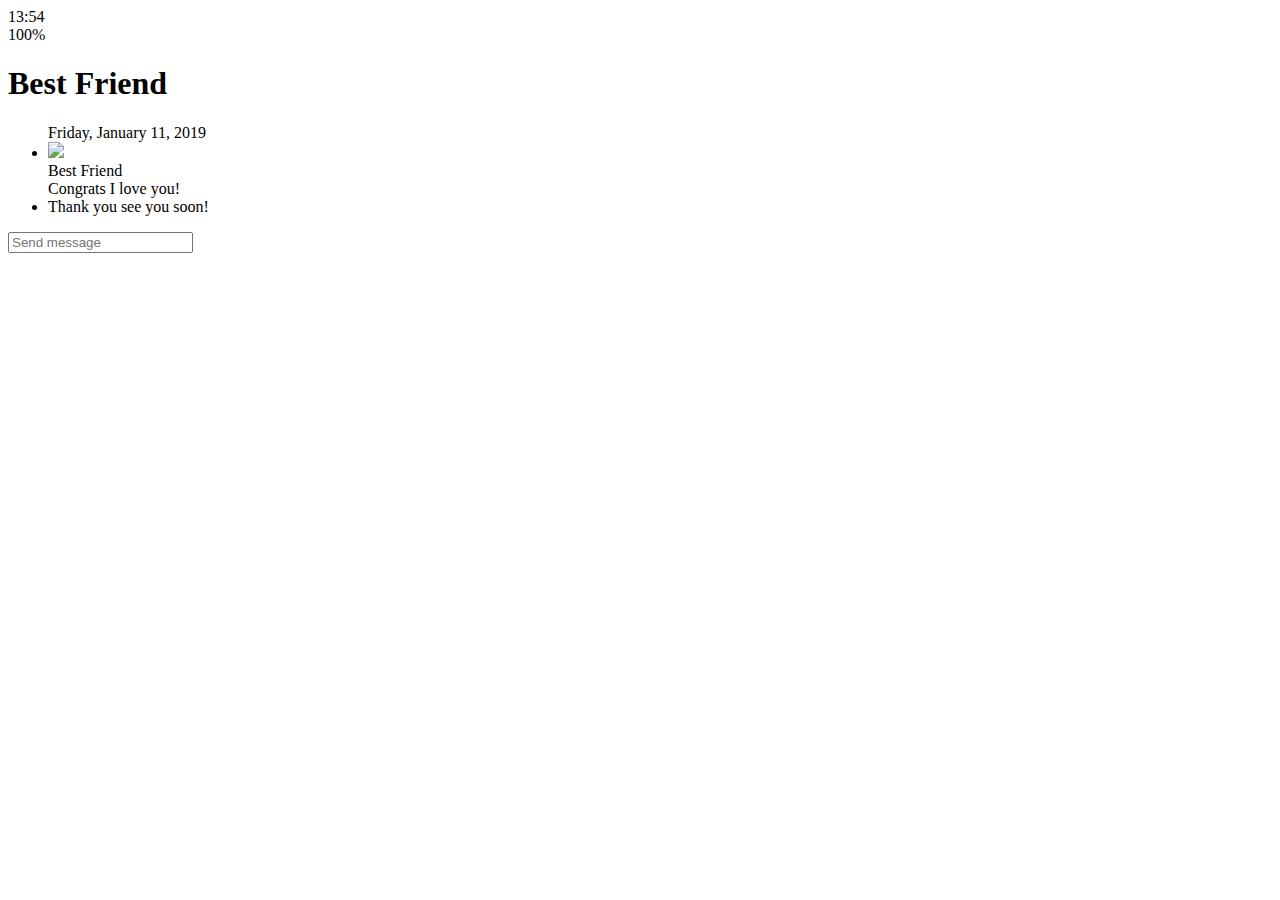
==== chat.html @ f91293af "Make HTML" ====
<!DOCTYPE html>
<html lang="en">
  <head>
    <meta charset="UTF-8" />
    <meta name="viewport" content="width=device-width, initial-scale=1.0" />
    <meta http-equiv="X-UA-Compatible" content="ie=edge" />
    <link
      rel="stylesheet"
      href="https://use.fontawesome.com/releases/v5.7.2/css/all.css"
      integrity="sha384-fnmOCqbTlWIlj8LyTjo7mOUStjsKC4pOpQbqyi7RrhN7udi9RwhKkMHpvLbHG9Sr"
      crossorigin="anonymous"
    />
    <title>Chat | Kakao Clone</title>
  </head>
  <body>
    <div class="status-bar">
      <div class="status-bar__column">
        <span class="status-bar__clock">13:54</span>
      </div>
      <div class="status-bar__column">
        <i class="fas fa-clock"></i>
        <i class="fas fa-volume-mute"></i>
        <i class="fas fa-wifi"></i>
        <span class="status-bar__battery-level">100%</span>
        <i class="fas fa-battery-full"></i>
      </div>
    </div>
    <header class="header">
      <div class="header__header-column">
        <a href="javascript:history.back()" class="header__back-btn">
          <i class="fas fa-arrow-left fa-2x"></i>
        </a>
        <h1 class="header__title">Best Friend</h1>
      </div>
      <div class="header__header-column">
        <span class="header__icon">
          <i class="fas fa-search"></i>
        </span>
        <div class="header__icon">
          <i class="fas fa-bars"></i>
        </div>
      </div>
    </header>
    <main class="chat">
      <ul class="chat__messages">
        <span class="chat__timestamp">Friday, January 11, 2019</span>
        <li class="incoming-message message">
          <img src="images/avatar.gif" class="g-avatar message__avatar" />
          <div class="message__content">
            <span class="message__author">Best Friend</span>
            <div class="message__bubble">
              Congrats I love you!
            </div>
          </div>
          <span class="message__timestamp"></span>
        </li>
        <li class="incoming-message message">
          <span class="message__timestamp"></span>
          <div class="message__content">
            <div class="message__bubble">
              Thank you see you soon!
            </div>
          </div>
        </li>
      </ul>
    </main>
    <div class="chat__write">
      <div class="chat__write-column">
        <i class="far fa-plus-square"></i>
      </div>
      <div class="chat__write-column">
        <input
          type="text"
          placeholder="Send message"
          class="chat__write-input"
        />
      </div>
      <div class="chat__write-column">
        <span class="chat__write-icon">
          <i class="far fa-smile-wink"></i>
        </span>
        <span class="chat__write-icon">
          <i class="fas fa-microphone"></i>
        </span>
      </div>
    </div>
  </body>
</html>
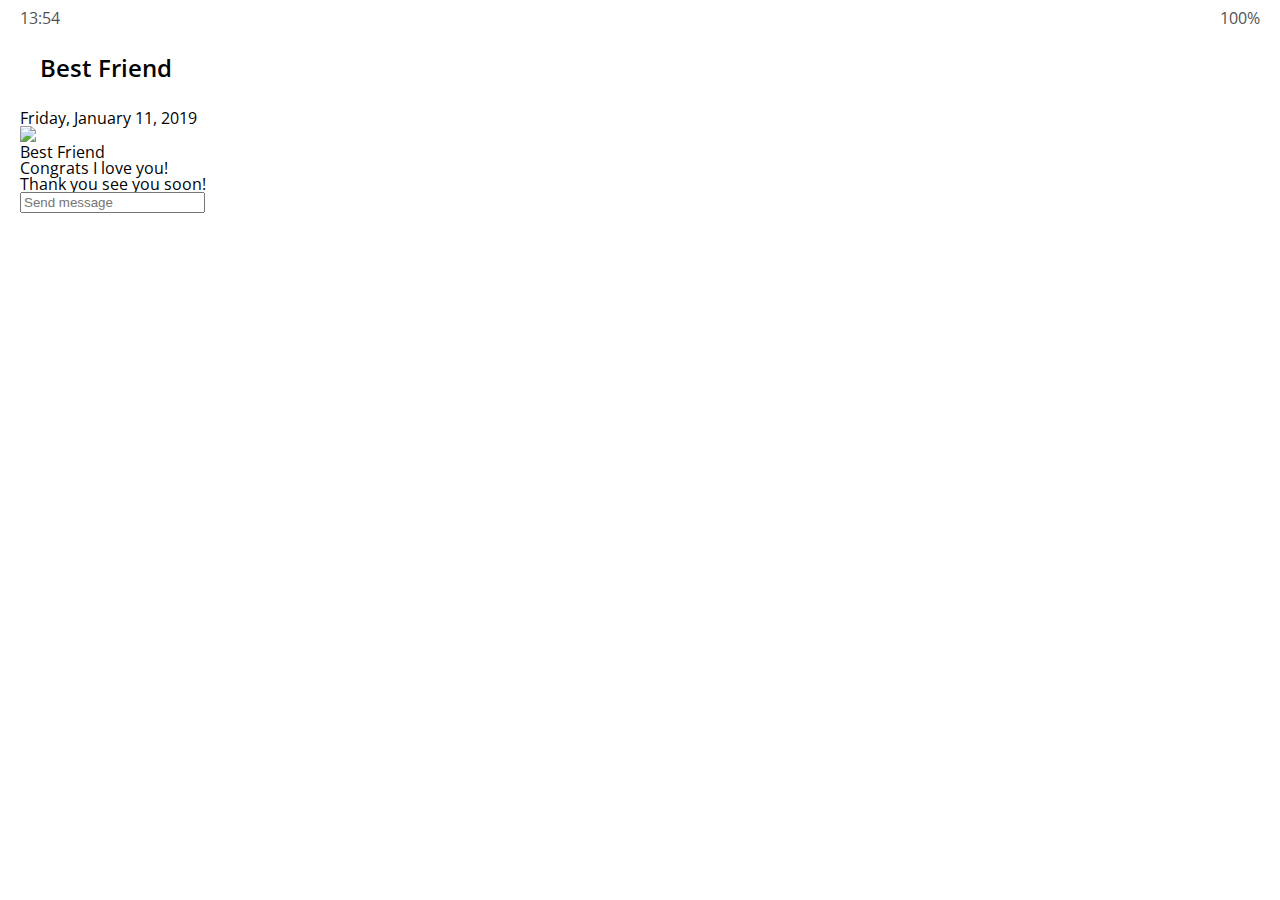
==== commit 4d9eddab: "2020-05-12 styles update" ====
--- a/chat.html
+++ b/chat.html
@@ -11,6 +11,7 @@
       crossorigin="anonymous"
     />
     <title>Chat | Kakao Clone</title>
+    <link rel="stylesheet" href="css/styles.css" />
   </head>
   <body>
     <div class="status-bar">
@@ -28,7 +29,7 @@
     <header class="header">
       <div class="header__header-column">
         <a href="javascript:history.back()" class="header__back-btn">
-          <i class="fas fa-arrow-left fa-2x"></i>
+          <i class="fas fa-arrow-left fa"></i>
         </a>
         <h1 class="header__title">Best Friend</h1>
       </div>
@@ -36,9 +37,9 @@
         <span class="header__icon">
           <i class="fas fa-search"></i>
         </span>
-        <div class="header__icon">
+        <span class="header__icon">
           <i class="fas fa-bars"></i>
-        </div>
+        </span>
       </div>
     </header>
     <main class="chat">
--- a/css/styles.css
+++ b/css/styles.css
@@ -0,0 +1,21 @@
+@import url("https://fonts.googleapis.com/css2?family=Open+Sans:wght@400;600&display=swap");
+@import "reset.css";
+@import "status-bar.css";
+@import "header.css";
+@import "nav-bar.css";
+
+* {
+  box-sizing: border-box;
+}
+
+body {
+  background-color: white;
+  padding: 10px 20px;
+  color: #020202;
+  font-family: "Open Sans", -apple-system, BlinkMacSystemFont, "Segoe UI",
+    Roboto, Oxygen, Ubuntu, Cantarell, "Helvetica Neue", sans-serif;
+}
+
+a {
+  color: inherit;
+}
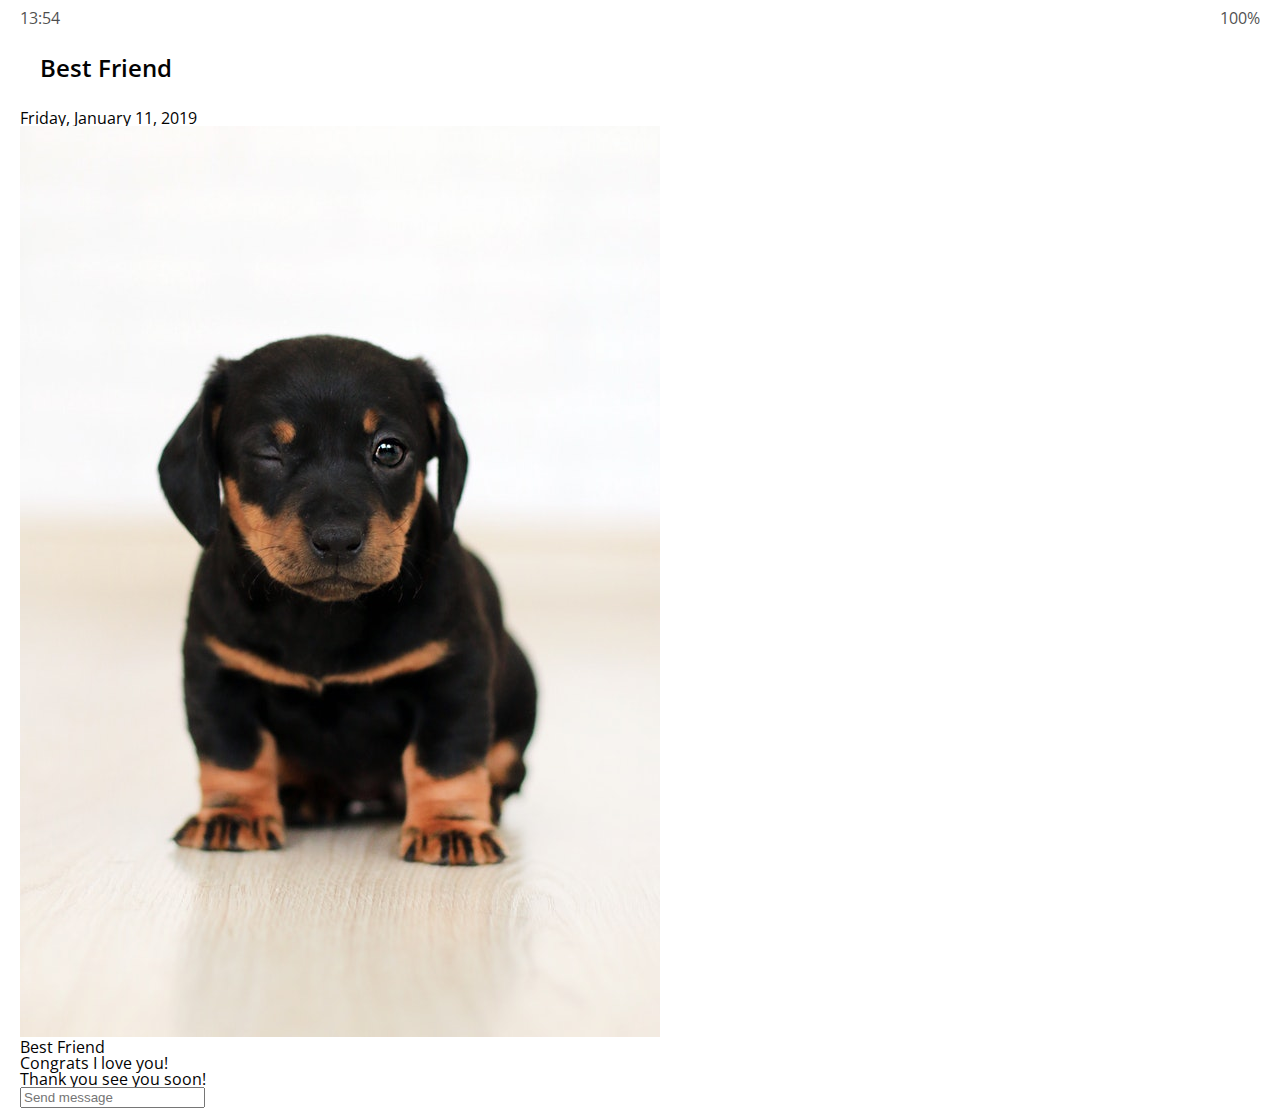
==== commit 9ddf0ebd: "update css" ====
--- a/chat.html
+++ b/chat.html
@@ -46,7 +46,7 @@
       <ul class="chat__messages">
         <span class="chat__timestamp">Friday, January 11, 2019</span>
         <li class="incoming-message message">
-          <img src="images/avatar.gif" class="g-avatar message__avatar" />
+          <img src="images/avatar.jpg" class="g-avatar message__avatar" />
           <div class="message__content">
             <span class="message__author">Best Friend</span>
             <div class="message__bubble">
--- a/css/styles.css
+++ b/css/styles.css
@@ -3,6 +3,7 @@
 @import "status-bar.css";
 @import "header.css";
 @import "nav-bar.css";
+@import "friend.css";
 
 * {
   box-sizing: border-box;
@@ -19,3 +20,22 @@
 a {
   color: inherit;
 }
+
+.nav .nav__list-link {
+  position: relative;
+}
+
+.nav .nav__badge {
+  position: absolute;
+  top: -7px;
+  right: -7px;
+  font-size: 10px;
+  color: white;
+  background-color: #dc5d46;
+  width: 18px;
+  height: 18px;
+  display: flex;
+  justify-content: center;
+  align-items: center;
+  border-radius: 50%;
+}
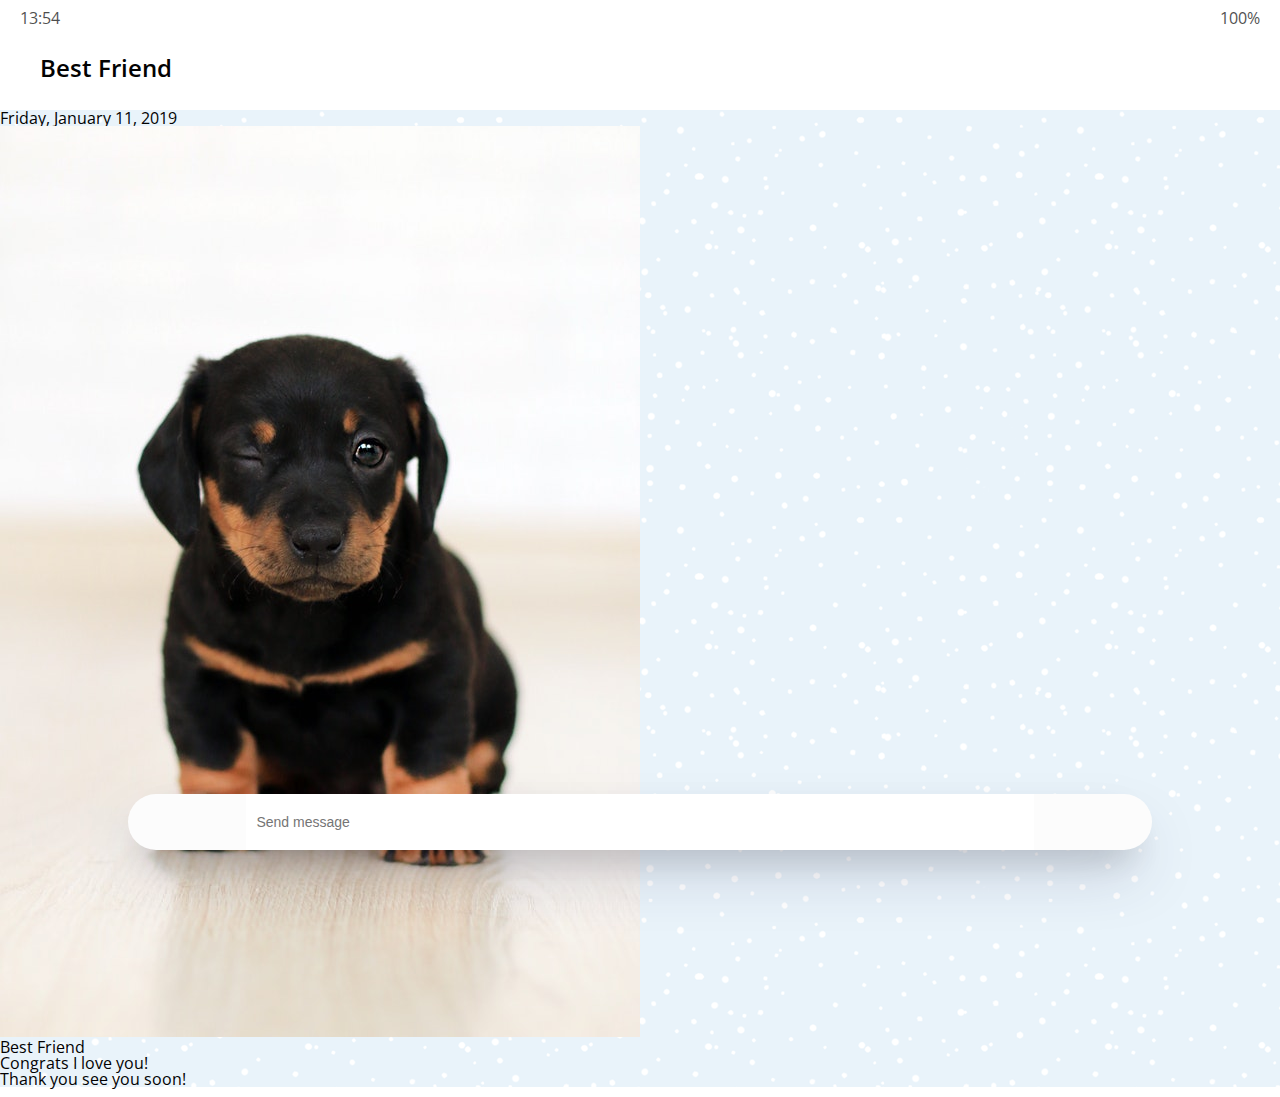
==== commit 9ff86c7b: "update" ====
--- a/chat.html
+++ b/chat.html
@@ -13,7 +13,7 @@
     <title>Chat | Kakao Clone</title>
     <link rel="stylesheet" href="css/styles.css" />
   </head>
-  <body>
+  <body class="chats-body">
     <div class="status-bar">
       <div class="status-bar__column">
         <span class="status-bar__clock">13:54</span>
--- a/css/styles.css
+++ b/css/styles.css
@@ -1,9 +1,14 @@
-@import url("https://fonts.googleapis.com/css2?family=Open+Sans:wght@400;600&display=swap");
+@import url("https://fonts.googleapis.com/css2?family=Open+Sans:wght@300;400;600&display=swap");
 @import "reset.css";
 @import "status-bar.css";
 @import "header.css";
 @import "nav-bar.css";
 @import "friend.css";
+@import "friends.css";
+@import "find.css";
+@import "more.css";
+@import "settings.css";
+@import "chat.css";
 
 * {
   box-sizing: border-box;
@@ -19,23 +24,5 @@
 
 a {
   color: inherit;
+  text-decoration: none;
 }
-
-.nav .nav__list-link {
-  position: relative;
-}
-
-.nav .nav__badge {
-  position: absolute;
-  top: -7px;
-  right: -7px;
-  font-size: 10px;
-  color: white;
-  background-color: #dc5d46;
-  width: 18px;
-  height: 18px;
-  display: flex;
-  justify-content: center;
-  align-items: center;
-  border-radius: 50%;
-}
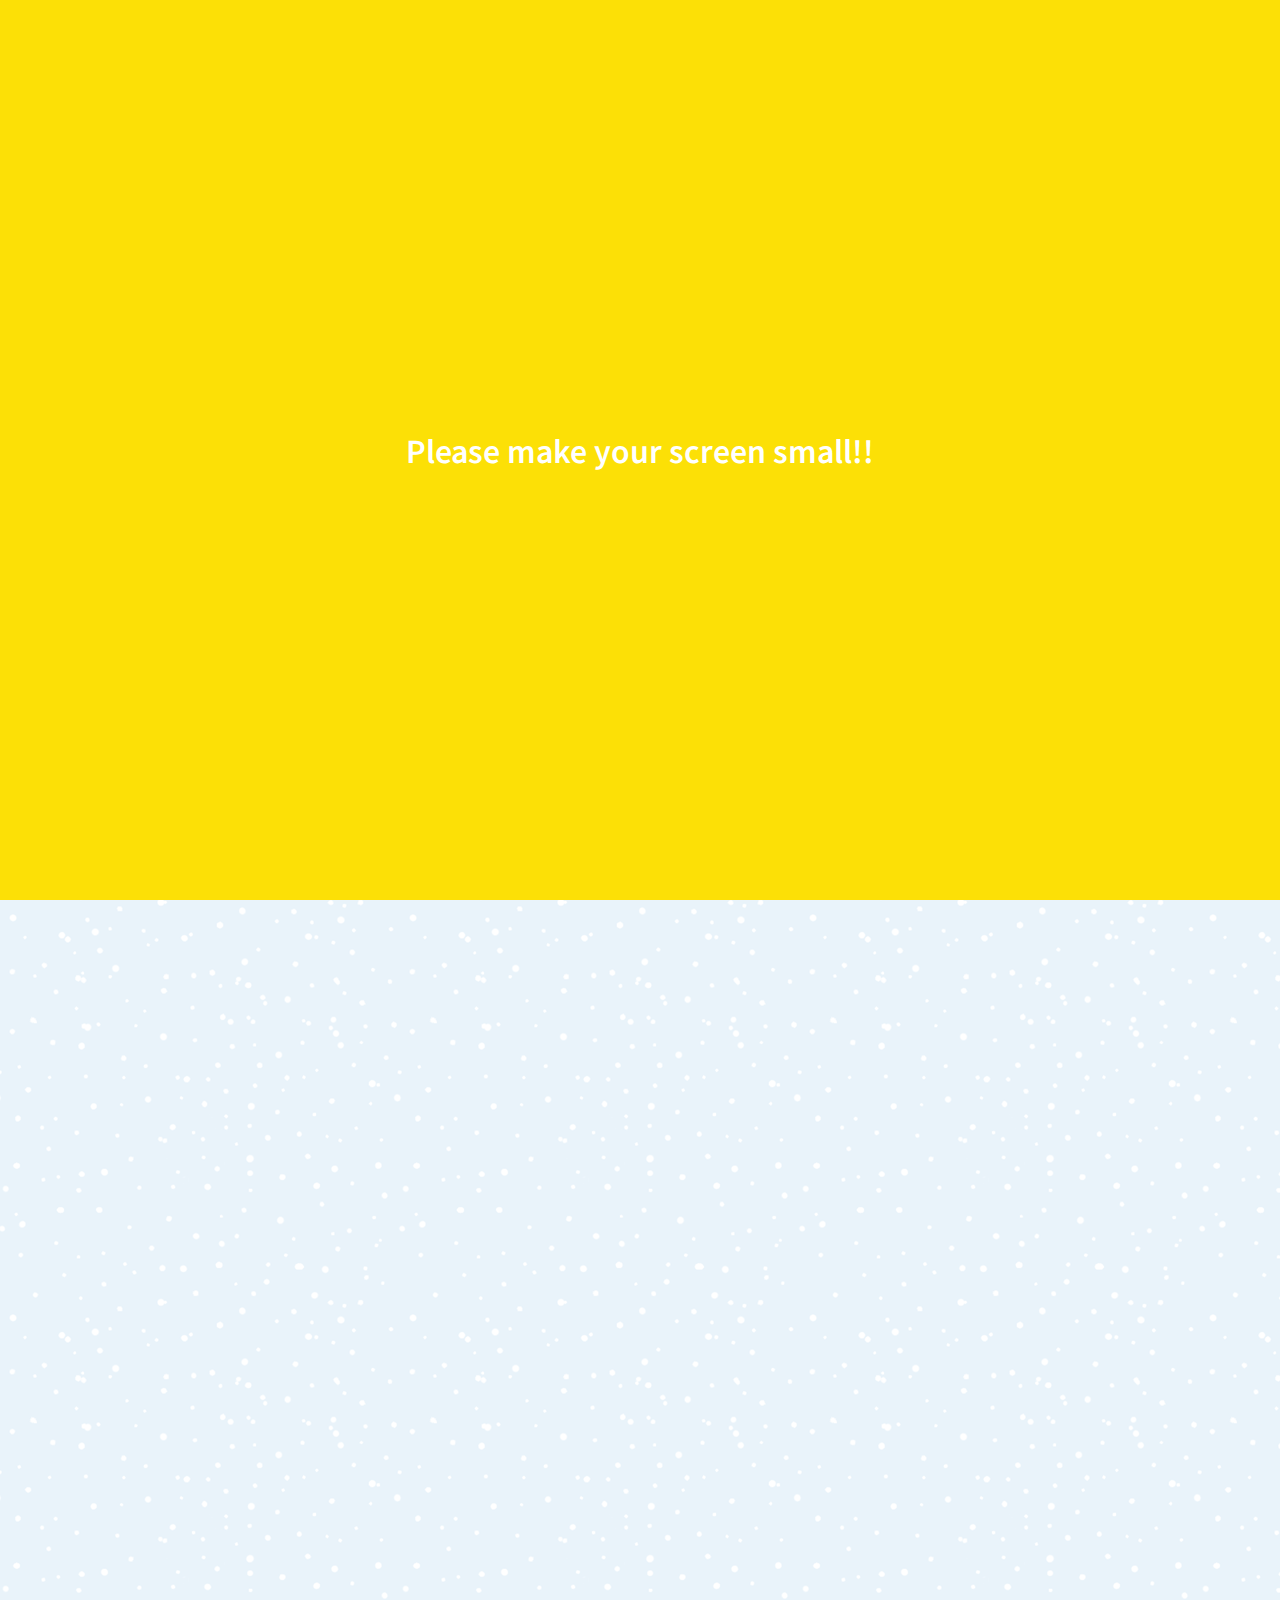
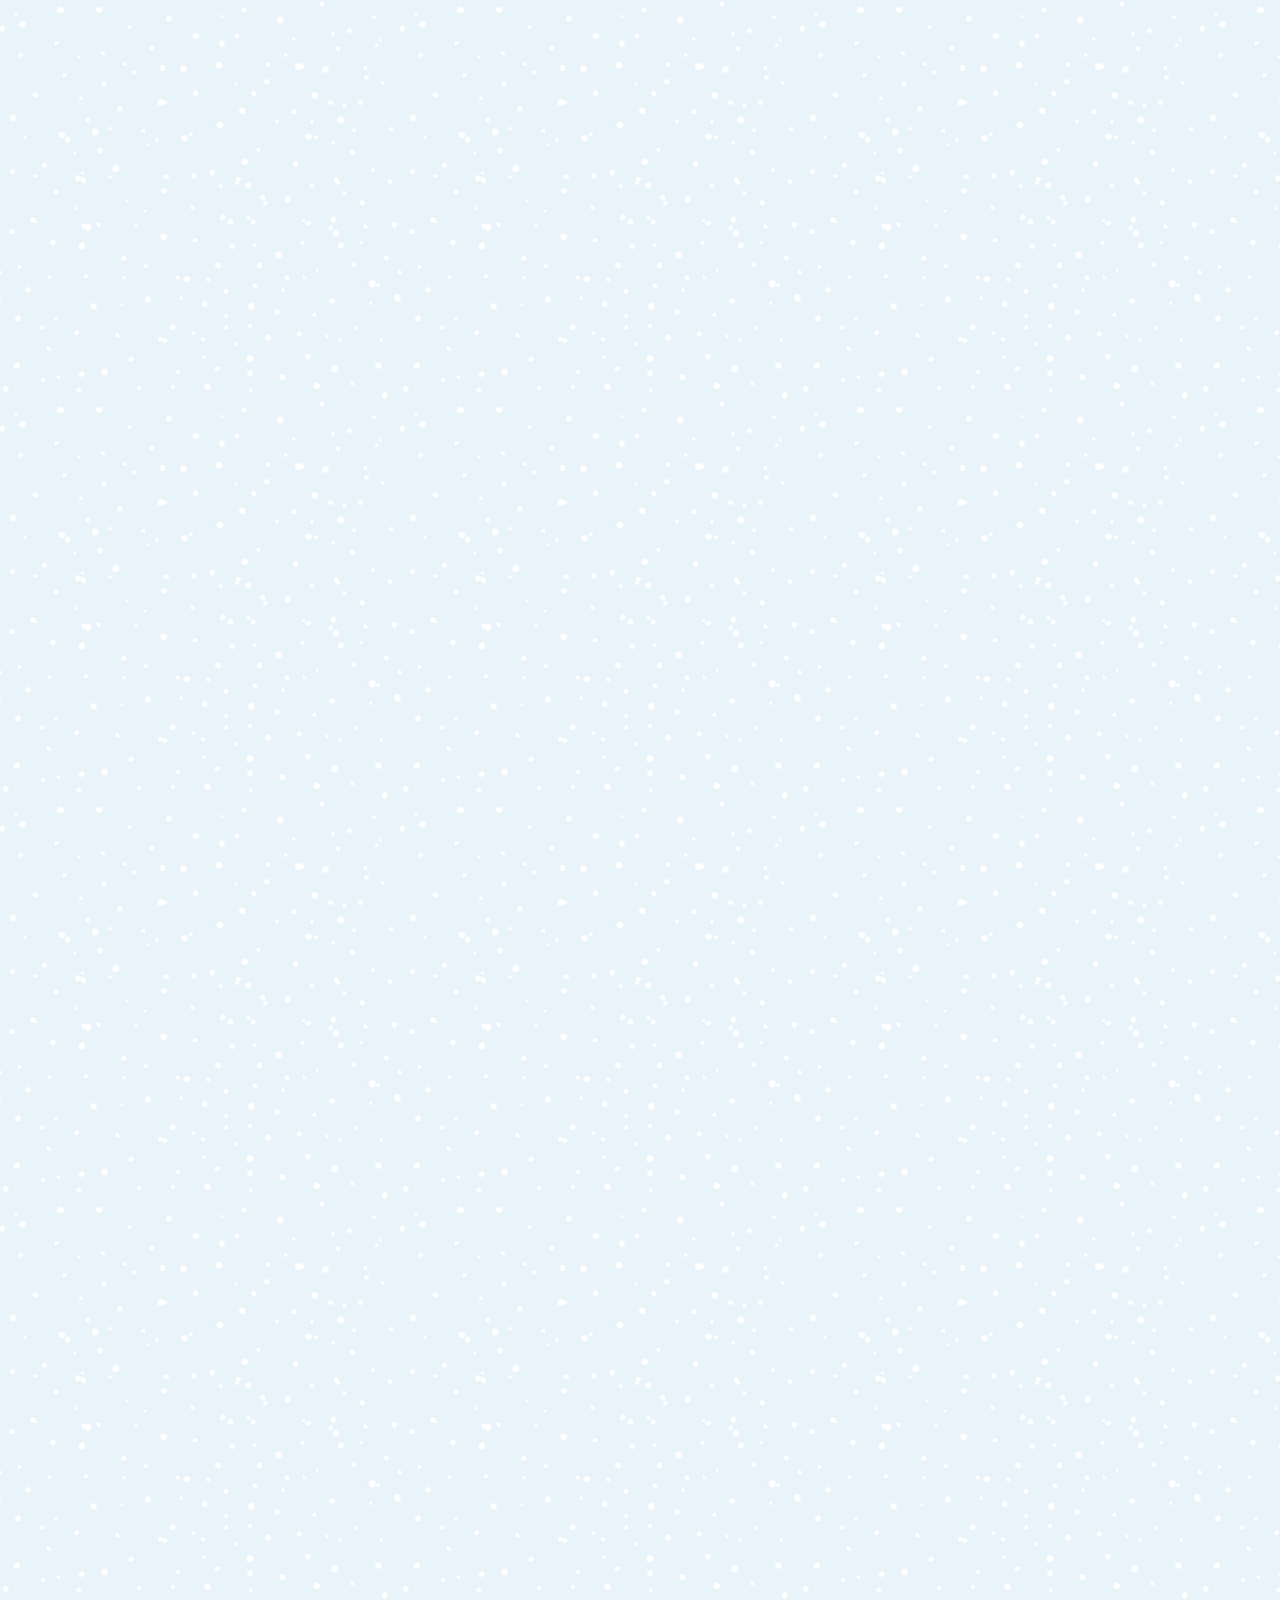
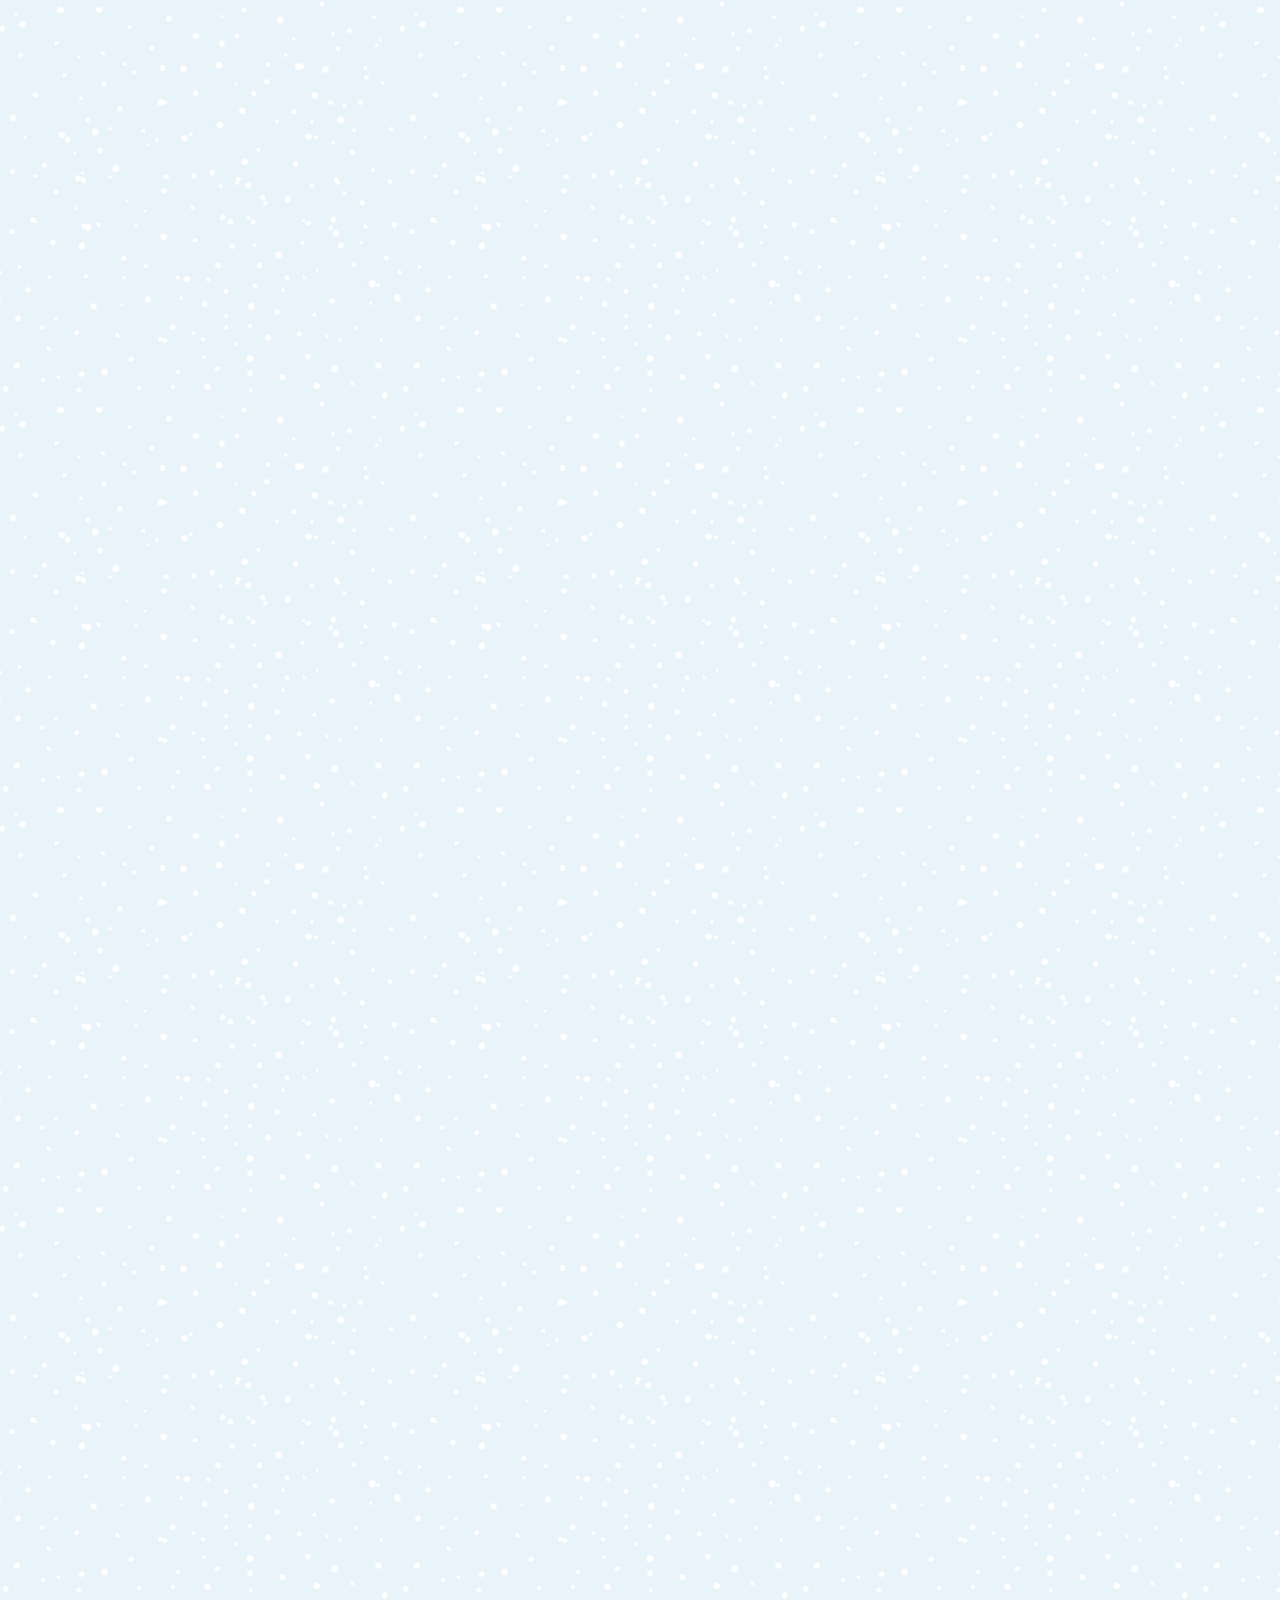
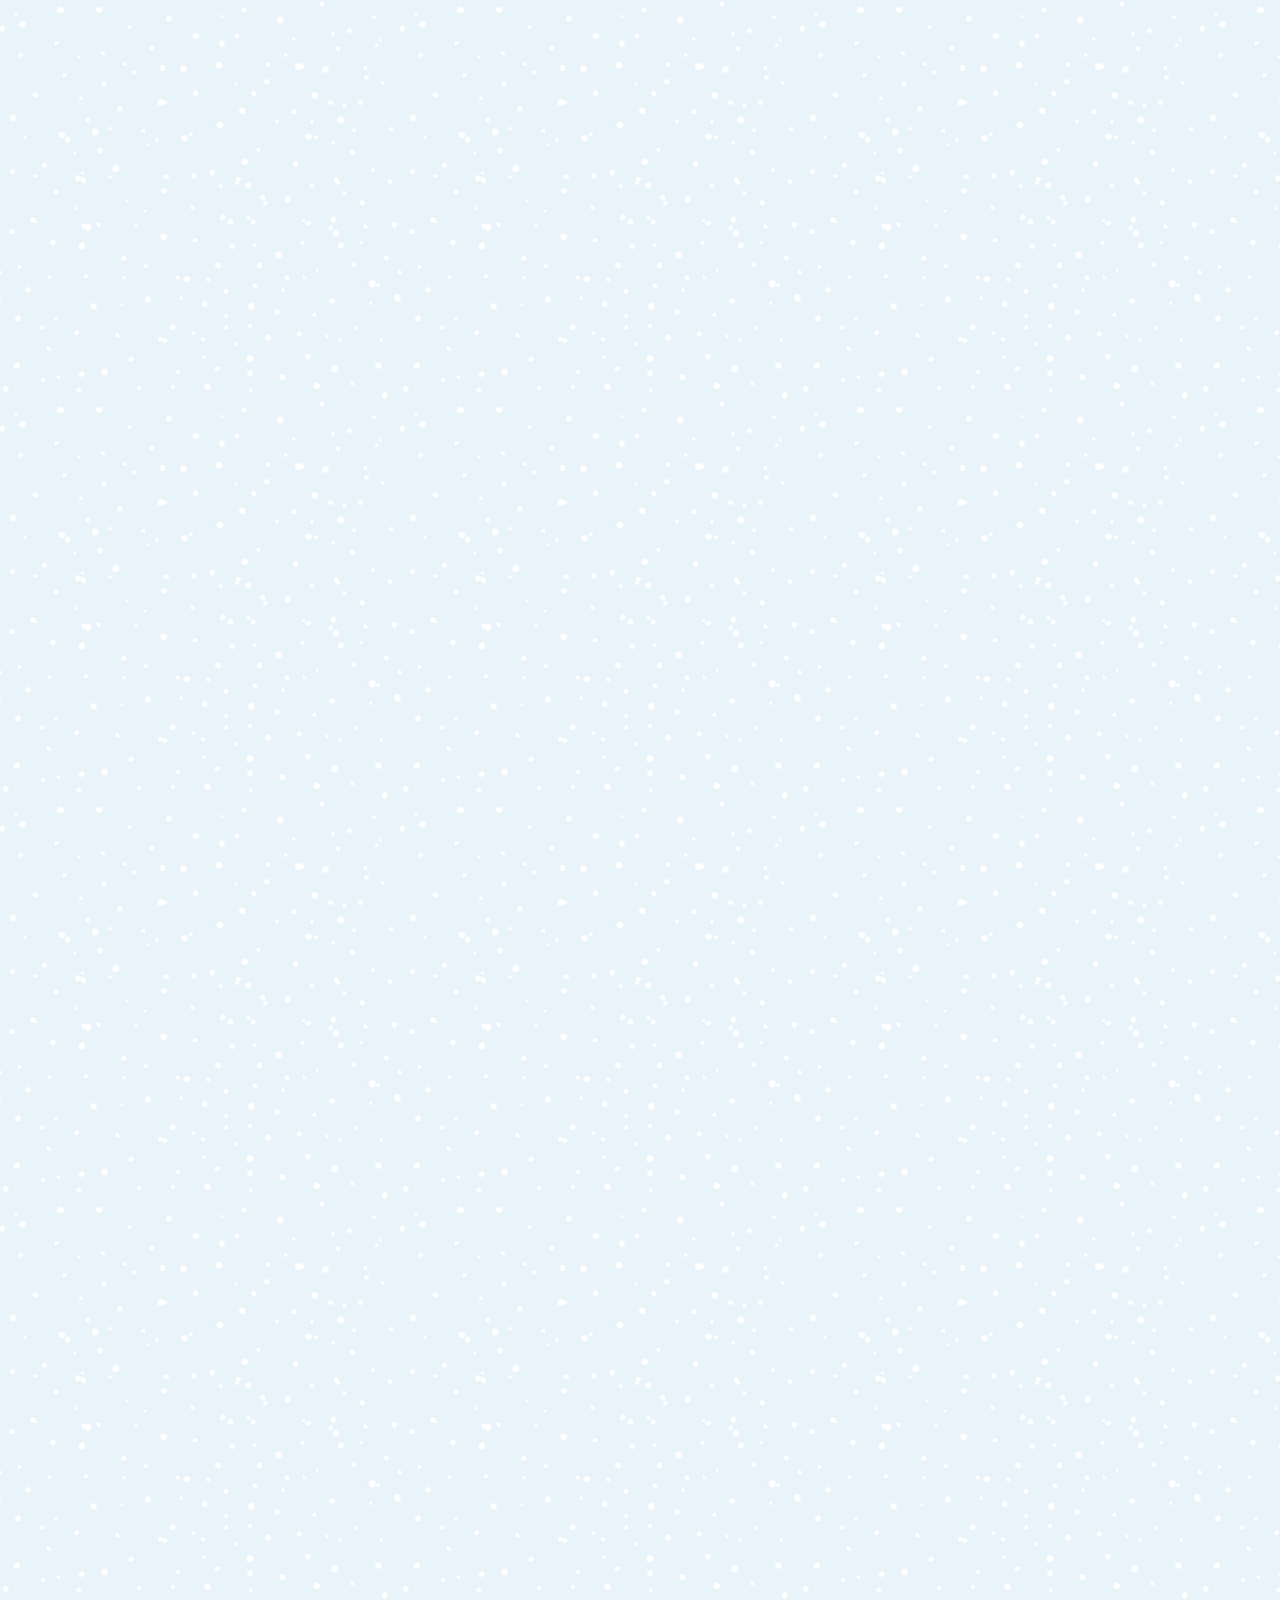
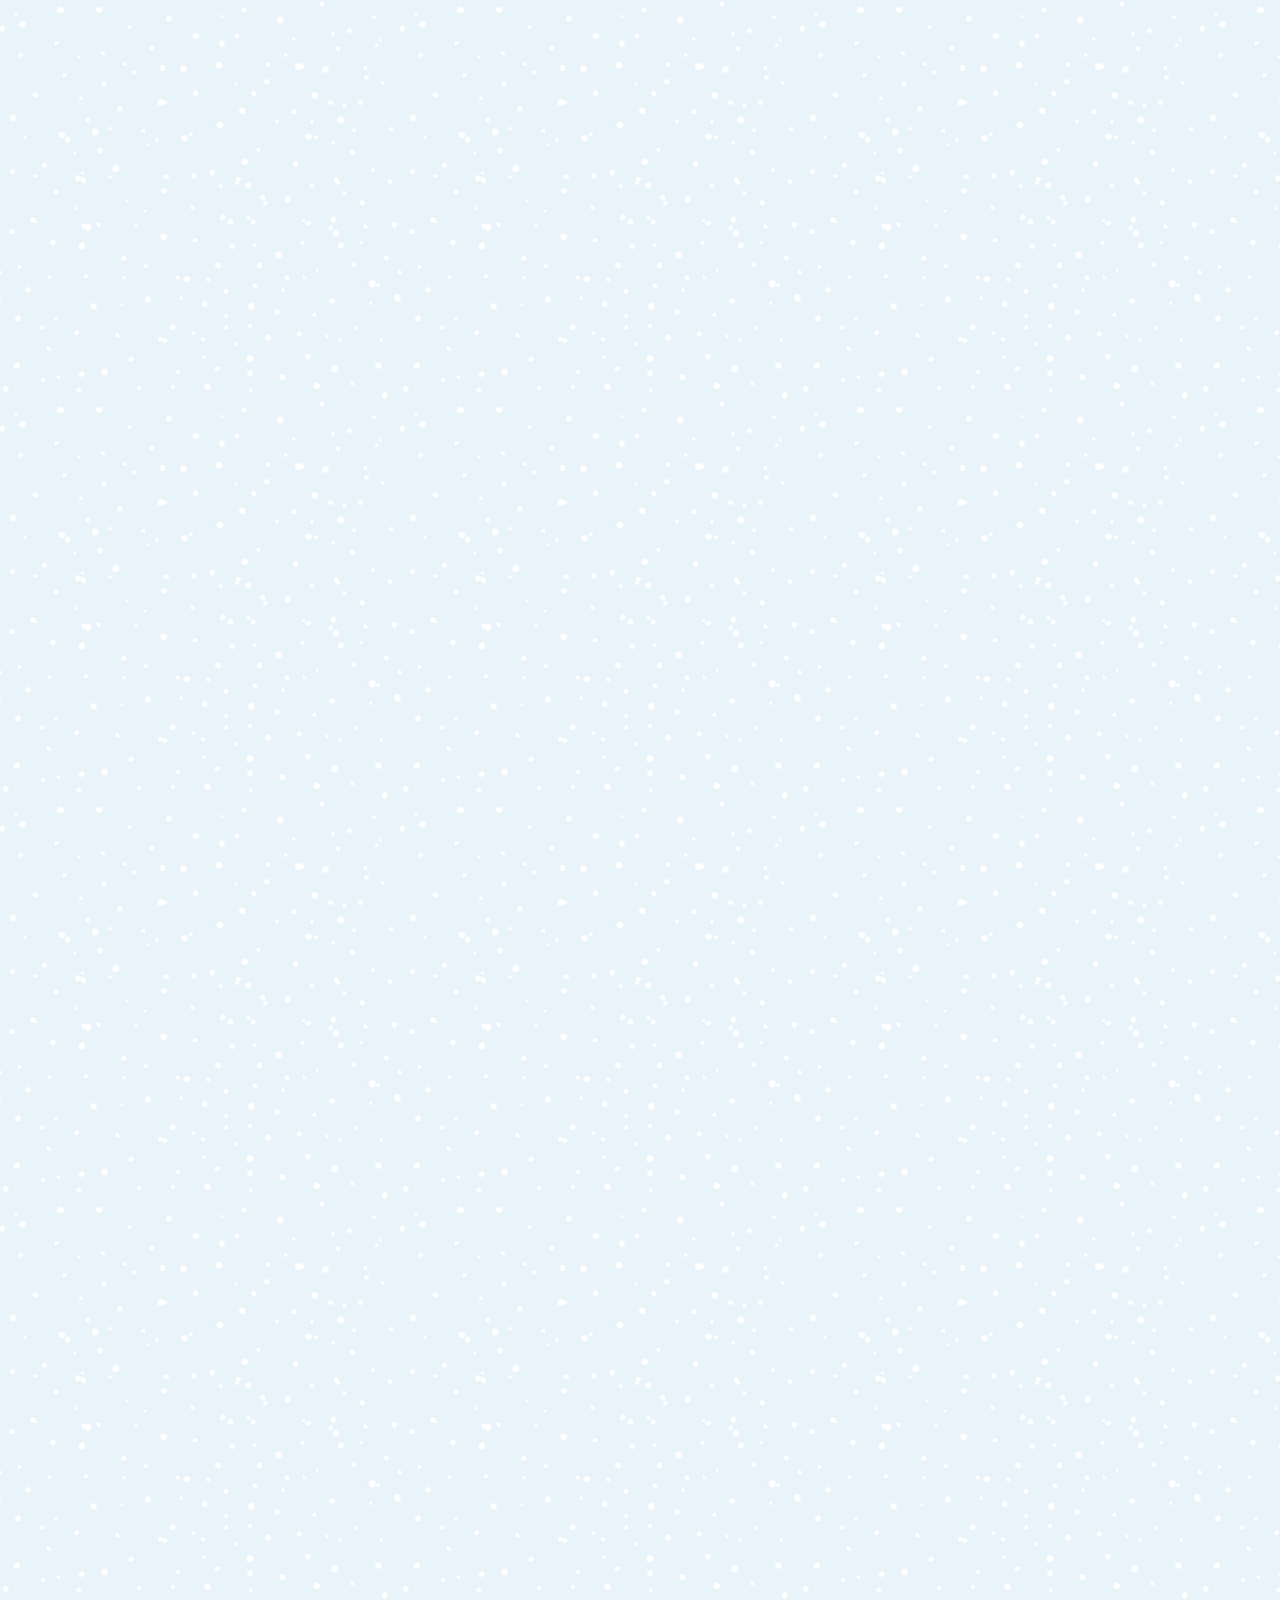
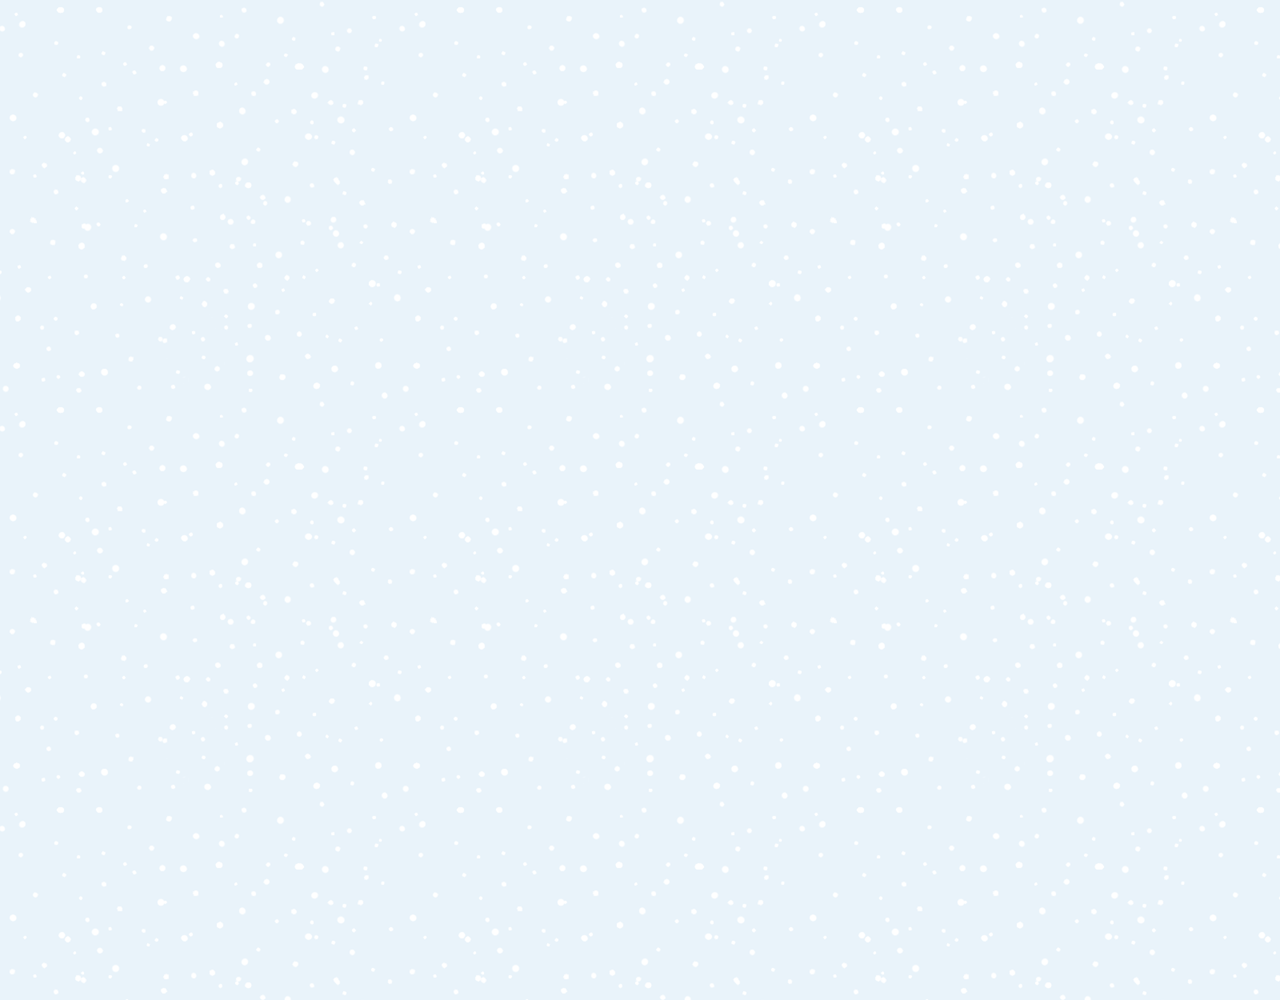
==== commit ed63875f: "Complet" ====
--- a/chat.html
+++ b/chat.html
@@ -14,69 +14,86 @@
     <link rel="stylesheet" href="css/styles.css" />
   </head>
   <body class="chats-body">
-    <div class="status-bar">
-      <div class="status-bar__column">
-        <span class="status-bar__clock">13:54</span>
+    <div class="header-wrapper">
+      <div class="status-bar">
+        <div class="status-bar__column">
+          <span class="status-bar__clock">13:54</span>
+        </div>
+        <div class="status-bar__column">
+          <i class="fas fa-clock"></i>
+          <i class="fas fa-volume-mute"></i>
+          <i class="fas fa-wifi"></i>
+          <span class="status-bar__battery-level">100%</span>
+          <i class="fas fa-battery-full"></i>
+        </div>
       </div>
-      <div class="status-bar__column">
-        <i class="fas fa-clock"></i>
-        <i class="fas fa-volume-mute"></i>
-        <i class="fas fa-wifi"></i>
-        <span class="status-bar__battery-level">100%</span>
-        <i class="fas fa-battery-full"></i>
-      </div>
+      <header class="header">
+        <div class="header__header-column">
+          <a href="javascript:history.back()" class="header__back-btn">
+            <i class="fas fa-arrow-left fa"></i>
+          </a>
+          <h1 class="header__title">Best Friend</h1>
+        </div>
+        <div class="header__header-column">
+          <span class="header__icon">
+            <i class="fas fa-search"></i>
+          </span>
+          <span class="header__icon">
+            <i class="fas fa-bars"></i>
+          </span>
+        </div>
+      </header>
     </div>
-    <header class="header">
-      <div class="header__header-column">
-        <a href="javascript:history.back()" class="header__back-btn">
-          <i class="fas fa-arrow-left fa"></i>
-        </a>
-        <h1 class="header__title">Best Friend</h1>
-      </div>
-      <div class="header__header-column">
-        <span class="header__icon">
-          <i class="fas fa-search"></i>
-        </span>
-        <span class="header__icon">
-          <i class="fas fa-bars"></i>
-        </span>
-      </div>
-    </header>
-    <main class="chat">
+    <main class="chat-screen">
       <ul class="chat__messages">
-        <span class="chat__timestamp">Friday, January 11, 2019</span>
+        <span class="chat__timestamp">Friday, 2020-05-26</span>
         <li class="incoming-message message">
-          <img src="images/avatar.jpg" class="g-avatar message__avatar" />
+          <img src="images/friend.jpg" class="g-avatar message__avatar" />
           <div class="message__content">
+            <span class="message__bubble">
+              멍멍! 멍멍멍!
+            </span>
             <span class="message__author">Best Friend</span>
-            <div class="message__bubble">
-              Congrats I love you!
-            </div>
           </div>
-          <span class="message__timestamp"></span>
+        </li>
+        <li class="sent-message message">
+          <div class="message__content">
+            <span class="message__bubble">
+              멍멍?
+            </span>
+          </div>
         </li>
         <li class="incoming-message message">
-          <span class="message__timestamp"></span>
+          <img src="images/friend.jpg" class="g-avatar message__avatar" />
           <div class="message__content">
-            <div class="message__bubble">
-              Thank you see you soon!
-            </div>
+            <span class="message__bubble">
+              멍머머머머멍멍!
+            </span>
+            <span class="message__author">Best Friend</span>
+          </div>
+        </li>
+        <li class="sent-message message">
+          <div class="message__content">
+            <span class="message__bubble">
+              멍멍..
+            </span>
           </div>
         </li>
       </ul>
     </main>
-    <div class="chat__write">
-      <div class="chat__write-column">
+    <div class="chat__write--container">
+      <input
+        type="text"
+        class="chat__write"
+        placeholder="Send message"
+        class="chat__write-input"
+      />
+
+      <div class="chat__icon-left chat__icon">
         <i class="far fa-plus-square"></i>
       </div>
-      <div class="chat__write-column">
-        <input
-          type="text"
-          placeholder="Send message"
-          class="chat__write-input"
-        />
-      </div>
-      <div class="chat__write-column">
+
+      <div class="chat__icon-right chat__icon">
         <span class="chat__write-icon">
           <i class="far fa-smile-wink"></i>
         </span>
@@ -85,5 +102,10 @@
         </span>
       </div>
     </div>
+    <div class="bigScreen">
+      <span class="bigScreen__text">
+        Please make your screen small!!
+      </span>
+    </div>
   </body>
 </html>
--- a/css/styles.css
+++ b/css/styles.css
@@ -1,4 +1,4 @@
-@import url("https://fonts.googleapis.com/css2?family=Open+Sans:wght@300;400;600&display=swap");
+@import url("https://fonts.googleapis.com/css2?family=Noto+Sans+KR:wght@400;700;900&display=swap");
 @import "reset.css";
 @import "status-bar.css";
 @import "header.css";
@@ -9,6 +9,7 @@
 @import "more.css";
 @import "settings.css";
 @import "chat.css";
+@import "mobile.css";
 
 * {
   box-sizing: border-box;
@@ -18,11 +19,27 @@
   background-color: white;
   padding: 10px 20px;
   color: #020202;
-  font-family: "Open Sans", -apple-system, BlinkMacSystemFont, "Segoe UI",
-    Roboto, Oxygen, Ubuntu, Cantarell, "Helvetica Neue", sans-serif;
+  font-family: "Noto Sans KR", sans-serif, -apple-system, BlinkMacSystemFont,
+    "Segoe UI", Roboto, Oxygen, Ubuntu, Cantarell, "Open Sans", "Helvetica Neue",
+    sans-serif;
 }
 
 a {
   color: inherit;
   text-decoration: none;
 }
+
+@keyframes fadeIn {
+  from {
+    transform: translateY(50px);
+    opacity: 0;
+  }
+  to {
+    transform: none;
+    opacity: 1;
+  }
+}
+
+main {
+  animation: fadeIn 0.5s ease-in-out;
+}
